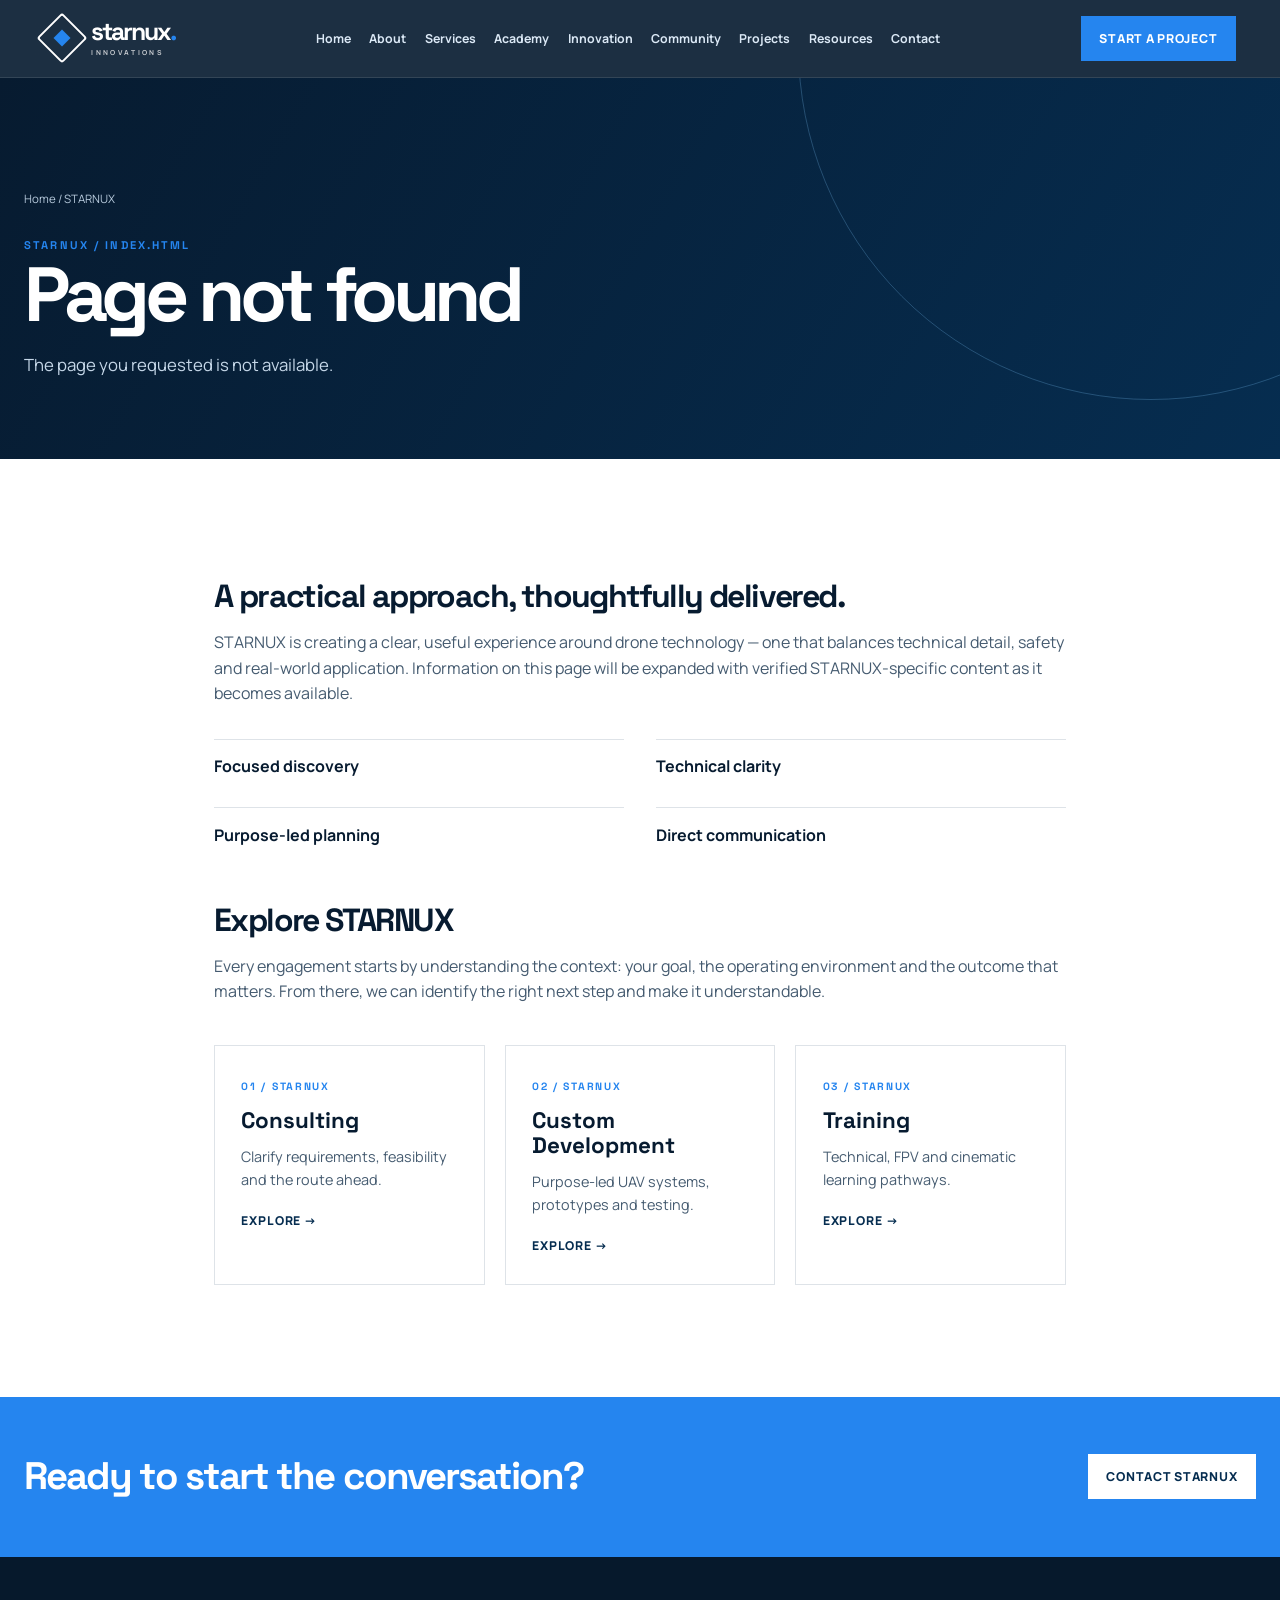
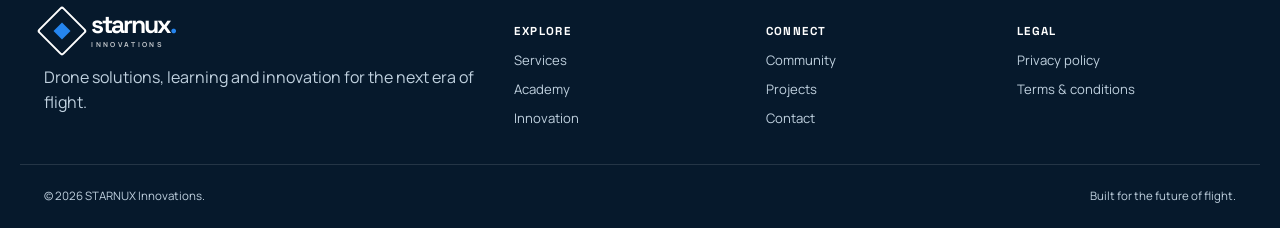
==== index.html @ 0b7eca96 "new web" ====
<!doctype html>
<html lang="en"><head>
  <meta charset="utf-8"><meta name="viewport" content="width=device-width,initial-scale=1">
  <meta name="description" content="STARNUX — drone solutions, training and innovation."><title>STARNUX | The Future Takes Flight</title>
  <link rel="preconnect" href="https://fonts.googleapis.com"><link rel="preconnect" href="https://fonts.gstatic.com" crossorigin>
  <link href="https://fonts.googleapis.com/css2?family=Manrope:wght@400;500;600;700;800&family=Space+Grotesk:wght@400;500;600;700&display=swap" rel="stylesheet">
  <link rel="stylesheet" href="/longform.css"><link rel="stylesheet" href="/wordmark.css"><link rel="stylesheet" href="/overrides.css">
</head><body data-page="home"><a class="skip-link" href="#main">Skip to content</a><div id="site-header"></div><main id="main"></main><div id="site-footer"></div><script src="/app.js" defer></script></body></html>
---- longform.css ----
:root{--navy:#062d50;--midnight:#071b30;--blue:#2585ef;--ice:#f4f7fa;--slate:#64748b;--white:#fff;--line:rgba(6,45,80,.13);--display:"Space Grotesk",sans-serif;--body:"Manrope",sans-serif}*{box-sizing:border-box}html{scroll-behavior:smooth}body{margin:0;background:var(--ice);color:var(--midnight);font-family:var(--body);font-size:16px;line-height:1.6}a{color:inherit}.skip-link{position:fixed;z-index:100;top:-4rem;left:1rem;background:#fff;padding:.75rem 1rem}.skip-link:focus{top:1rem}.site-header{position:sticky;top:0;z-index:20;background:rgba(7,27,48,.91);backdrop-filter:blur(16px);border-bottom:1px solid rgba(255,255,255,.1)}.nav-wrap{max-width:1240px;margin:auto;padding:1rem 1.5rem;display:flex;align-items:center;justify-content:space-between;gap:1rem}.nav-links{display:flex;gap:1.15rem;align-items:center;color:#dbe9f6;font-size:.77rem;font-weight:700}.nav-links a{text-decoration:none}.nav-links a:hover{color:#fff}.nav-toggle{display:none}.button{background:var(--blue);border:1px solid var(--blue);color:#fff;padding:.72rem 1.1rem;text-decoration:none;display:inline-flex;align-items:center;gap:.5rem;font-size:.77rem;letter-spacing:.06em;font-weight:800;text-transform:uppercase;transition:.2s}.button:hover{background:#0f70db;transform:translateY(-2px)}.button.ghost{background:transparent;border-color:rgba(255,255,255,.42)}.eyebrow{font:700 .7rem var(--display);letter-spacing:.19em;color:var(--blue);text-transform:uppercase}.hero{background:var(--midnight);color:#fff;min-height:clamp(520px,78vh,720px);overflow:hidden;position:relative;display:grid;align-items:center}.hero::before{content:"";position:absolute;inset:0;background:linear-gradient(90deg,rgba(7,27,48,.98) 0%,rgba(7,27,48,.8) 44%,rgba(7,27,48,.12)),radial-gradient(circle at 70% 50%,rgba(37,133,239,.28),transparent 32%)}.grid-backdrop{position:absolute;inset:0;opacity:.23;background-image:linear-gradient(rgba(140,201,255,.25) 1px,transparent 1px),linear-gradient(90deg,rgba(140,201,255,.25) 1px,transparent 1px);background-size:54px 54px;mask-image:linear-gradient(to right,black,transparent)}.hero-inner{max-width:1240px;width:100%;margin:auto;padding:7rem 1.5rem;position:relative}.hero h1{font:700 clamp(2.9rem,7vw,6.5rem)/.96 var(--display);letter-spacing:-.07em;max-width:820px;margin:.8rem 0 1.4rem}.hero p{max-width:590px;color:#c5d7e8;font-size:1.05rem}.hero-actions{display:flex;gap:.8rem;flex-wrap:wrap;margin-top:2rem}.drone-orb{position:absolute;width:min(48vw,620px);aspect-ratio:1;right:-3%;top:50%;translate:0 -50%;border:1px solid rgba(101,185,255,.48);border-radius:50%;box-shadow:0 0 110px rgba(37,133,239,.32),inset 0 0 70px rgba(37,133,239,.22);animation:float 6s ease-in-out infinite}.drone-orb::before,.drone-orb::after{content:"";position:absolute;inset:21%;border:1px solid rgba(164,218,255,.6);border-radius:50%;transform:rotateX(64deg)}.drone-orb::after{transform:rotateY(64deg)}.orb-core{position:absolute;top:46%;left:42%;width:26%;height:8%;border-radius:30px;background:linear-gradient(90deg,#8fd0ff,var(--blue));box-shadow:0 0 36px #3c9bf4}.section{max-width:1240px;margin:auto;padding:6.5rem 1.5rem}.section-head{max-width:690px;margin-bottom:2.4rem}.section h2{font:700 clamp(2rem,4vw,3.7rem)/1 var(--display);letter-spacing:-.06em;margin:.5rem 0 1rem}.section-lead{color:var(--slate);font-size:1.04rem}.cards{display:grid;grid-template-columns:repeat(3,1fr);gap:1.25rem}.card{background:#fff;padding:1.65rem;border:1px solid var(--line);position:relative;overflow:hidden;min-height:215px}.card::before{content:"";position:absolute;inset:0 auto 0 0;width:3px;background:var(--blue);transform:scaleY(0);transition:.25s}.card:hover::before{transform:scaleY(1)}.card-kicker{font:700 .66rem var(--display);letter-spacing:.16em;text-transform:uppercase;color:var(--blue)}.card h3{font:700 1.4rem/1.1 var(--display);margin:.7rem 0}.card p{font-size:.9rem;color:var(--slate);margin:0 0 1rem}.text-link{font-size:.76rem;font-weight:800;text-decoration:none;text-transform:uppercase;letter-spacing:.07em;color:var(--navy)}.split-dark{background:var(--navy);color:#fff}.split-dark .section-lead{color:#b7cadc}.stats{display:grid;grid-template-columns:repeat(4,1fr);border-top:1px solid rgba(255,255,255,.18);margin-top:3rem}.stat{padding:1.3rem 1rem 0 0}.stat strong{font:700 2.5rem var(--display);display:block}.stat span{font-size:.76rem;color:#b7cadc;text-transform:uppercase;letter-spacing:.07em}.page-hero{background:linear-gradient(120deg,#071b30,#062d50);color:#fff;padding:7rem 1.5rem 5rem;position:relative;overflow:hidden}.page-hero::after{content:"";position:absolute;width:44rem;height:44rem;border:1px solid rgba(130,203,255,.25);border-radius:50%;right:-14rem;top:-24rem}.page-hero-inner{position:relative;max-width:1240px;margin:auto}.crumbs{font-size:.72rem;color:#b7cadc;margin-bottom:1.4rem}.crumbs a{text-decoration:none}.page-hero h1{font:700 clamp(2.8rem,6vw,5.7rem)/1 var(--display);letter-spacing:-.07em;max-width:880px;margin:0}.page-hero p{max-width:620px;color:#c5d7e8;font-size:1.05rem;margin:1.2rem 0 0}.detail{max-width:900px;margin:auto;padding:5rem 1.5rem 7rem}.detail h2{font:700 2rem/1.1 var(--display);letter-spacing:-.05em;margin:2.5rem 0 .8rem}.detail p{color:#455b70}.feature-list{padding:0;list-style:none;display:grid;grid-template-columns:repeat(2,1fr);gap:.8rem 2rem;margin:2rem 0}.feature-list li{border-top:1px solid var(--line);padding:.9rem 0;font-weight:700}.cta-band{padding:3.6rem 1.5rem;background:var(--blue);color:#fff}.cta-band>div{max-width:1240px;margin:auto;display:flex;justify-content:space-between;align-items:center;gap:2rem}.cta-band h2{font:700 clamp(1.8rem,3vw,3rem)/1 var(--display);margin:0;letter-spacing:-.05em}.cta-band .button{background:var(--white);border-color:#fff;color:var(--navy)}.footer{background:#06192c;color:#c0d1df}.footer-inner{max-width:1240px;margin:auto;padding:3.5rem 1.5rem 2rem;display:grid;grid-template-columns:2fr repeat(3,1fr);gap:2rem}.footer a{text-decoration:none}.footer h3{font:700 .72rem var(--display);letter-spacing:.12em;color:#fff;text-transform:uppercase}.footer nav{display:grid;gap:.5rem;font-size:.82rem}.footer-bottom{max-width:1240px;margin:auto;padding:1.4rem 1.5rem;border-top:1px solid rgba(255,255,255,.12);font-size:.72rem;display:flex;justify-content:space-between}.reveal{animation:rise .8s both}@keyframes rise{from{opacity:0;transform:translateY(22px)}to{opacity:1;transform:none}}@keyframes float{50%{transform:translateY(-18px) rotate(3deg)}}@media(max-width:850px){.nav-toggle{display:block;background:transparent;border:0;color:#fff;font-weight:800}.nav-links{display:none;position:absolute;left:0;right:0;top:100%;padding:1.4rem;background:#071b30;flex-direction:column;align-items:flex-start}.nav-links.open{display:flex}.nav-cta{display:none}.drone-orb{opacity:.45;right:-30%;width:95vw}.cards{grid-template-columns:1fr 1fr}.footer-inner{grid-template-columns:1fr 1fr}.stats{grid-template-columns:1fr 1fr}.cta-band>div{display:block}.cta-band .button{margin-top:1.5rem}}@media(max-width:550px){.cards,.feature-list{grid-template-columns:1fr}.section{padding:4.5rem 1.2rem}.hero-inner{padding:6rem 1.2rem}.page-hero{padding:5rem 1.2rem 3.5rem}.footer-inner{grid-template-columns:1fr}.footer-bottom{display:block}.footer-bottom>*{display:block;margin:.4rem 0}.stats{grid-template-columns:1fr 1fr}.stat strong{font-size:2rem}}@media(prefers-reduced-motion:reduce){html{scroll-behavior:auto}*,*::before,*::after{animation-duration:.01ms!important;transition-duration:.01ms!important}}
---- wordmark.css ----
.brand{display:inline-flex;align-items:center;gap:.7rem;color:var(--white);text-decoration:none}.brand-mark{width:2.25rem;height:2.25rem;position:relative;display:grid;place-items:center;border:2px solid currentColor;transform:rotate(45deg);border-radius:3px}.brand-mark::after{content:"";width:.72rem;height:.72rem;background:var(--blue);display:block}.brand-copy{display:grid;line-height:1}.brand-name{font-family:"Space Grotesk",sans-serif;font-weight:700;letter-spacing:-.08em;font-size:1.55rem}.brand-name i{font-style:normal;color:var(--blue)}.brand-sub{font-size:.43rem;letter-spacing:.34em;margin-top:.28rem;font-weight:700;opacity:.75}
---- overrides.css ----
.page-intro{background:#fff}.page-intro .cards{margin-top:2.5rem}.legal h2{scroll-margin-top:6rem}.legal .toc{background:#eef6ff;padding:1.3rem 1.5rem;border-left:3px solid var(--blue)}
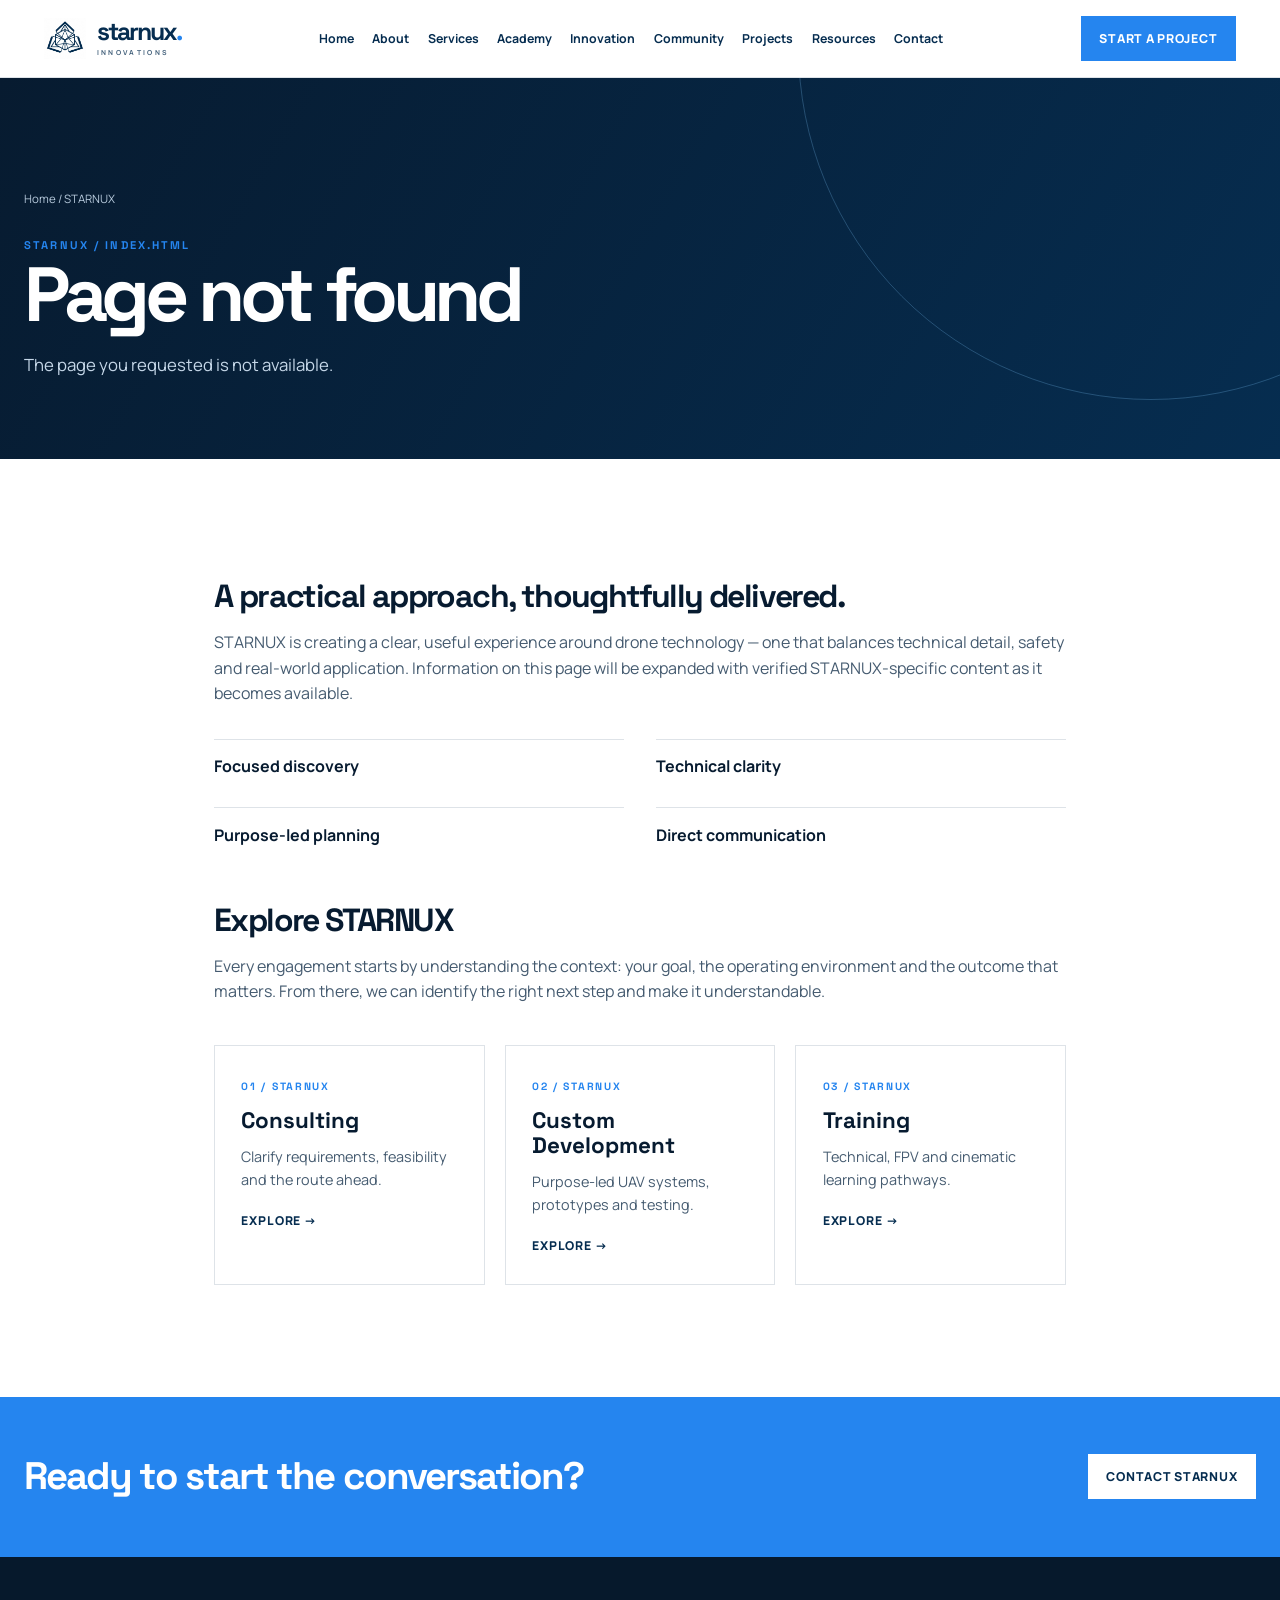
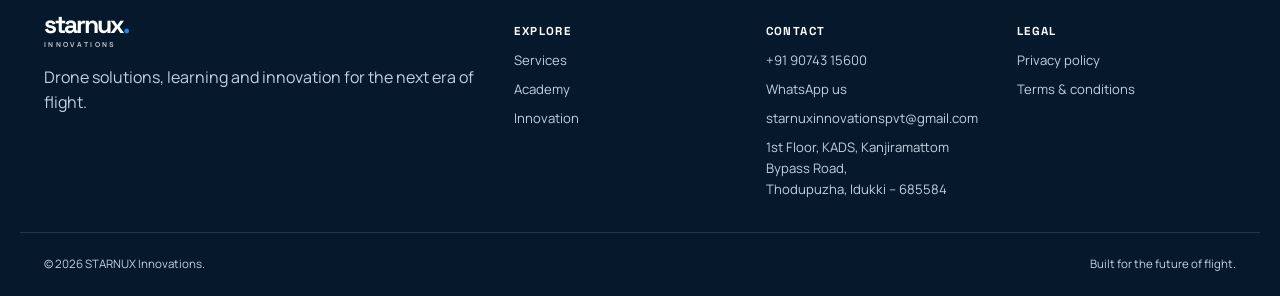
==== commit 755a2301: "edit log and about page" ====
--- a/index.html
+++ b/index.html
@@ -6,3 +6,4 @@
   <link href="https://fonts.googleapis.com/css2?family=Manrope:wght@400;500;600;700;800&family=Space+Grotesk:wght@400;500;600;700&display=swap" rel="stylesheet">
   <link rel="stylesheet" href="/longform.css"><link rel="stylesheet" href="/wordmark.css"><link rel="stylesheet" href="/overrides.css">
 </head><body data-page="home"><a class="skip-link" href="#main">Skip to content</a><div id="site-header"></div><main id="main"></main><div id="site-footer"></div><script src="/app.js" defer></script></body></html>
+
--- a/wordmark.css
+++ b/wordmark.css
@@ -1 +1 @@
-.brand{display:inline-flex;align-items:center;gap:.7rem;color:var(--white);text-decoration:none}.brand-mark{width:2.25rem;height:2.25rem;position:relative;display:grid;place-items:center;border:2px solid currentColor;transform:rotate(45deg);border-radius:3px}.brand-mark::after{content:"";width:.72rem;height:.72rem;background:var(--blue);display:block}.brand-copy{display:grid;line-height:1}.brand-name{font-family:"Space Grotesk",sans-serif;font-weight:700;letter-spacing:-.08em;font-size:1.55rem}.brand-name i{font-style:normal;color:var(--blue)}.brand-sub{font-size:.43rem;letter-spacing:.34em;margin-top:.28rem;font-weight:700;opacity:.75}
+.brand{display:inline-flex;align-items:center;gap:.7rem;color:var(--navy);text-decoration:none}.brand-logo{width:2.6rem;height:2.6rem;object-fit:contain;display:block}.brand-copy{display:grid;line-height:1}.brand-name{font-family:"Space Grotesk",sans-serif;font-weight:700;letter-spacing:-.08em;font-size:1.55rem}.brand-name i{font-style:normal;color:var(--blue)}.brand-sub{font-size:.43rem;letter-spacing:.34em;margin-top:.28rem;font-weight:700;opacity:.75}.footer .brand{color:var(--white)}.footer .brand-logo{display:none}
--- a/overrides.css
+++ b/overrides.css
@@ -1 +1,4 @@
 .page-intro{background:#fff}.page-intro .cards{margin-top:2.5rem}.legal h2{scroll-margin-top:6rem}.legal .toc{background:#eef6ff;padding:1.3rem 1.5rem;border-left:3px solid var(--blue)}
+.site-header{background:rgba(255,255,255,.94);border-bottom-color:var(--line)}.nav-links{color:var(--navy)}.nav-links a:hover{color:var(--blue)}.nav-toggle{color:var(--navy)}@media(max-width:850px){.nav-links{background:#fff;color:var(--navy)}}
+.contact-details{display:grid;grid-template-columns:1fr 1fr;gap:2rem;padding:2rem;margin-bottom:3rem;background:#edf6ff;border-left:3px solid var(--blue)}.contact-details h2{font-size:1.35rem;margin:.45rem 0 1rem;overflow-wrap:anywhere}.contact-details h2 a{color:var(--navy);text-decoration:none}.contact-details p{margin:.45rem 0 0}@media(max-width:550px){.contact-details{grid-template-columns:1fr;padding:1.4rem}}
+.about-intro{display:grid;grid-template-columns:1fr 1fr;gap:5rem;align-items:start}.about-copy{max-width:570px;color:#455b70}.about-copy p{margin:0 0 1.2rem}.lead-copy{font:600 1.22rem/1.55 var(--body);color:var(--navy)!important}.mission-grid{display:grid;grid-template-columns:1fr 1fr;gap:4rem}.mission-grid h2{font:700 clamp(2rem,3.6vw,3.4rem)/1 var(--display);letter-spacing:-.06em;margin:.75rem 0 1.2rem}.mission-grid p{color:#c5d7e8;max-width:490px}.values-grid{grid-template-columns:repeat(5,1fr)}.values-grid .card{min-height:245px}.team-section{background:linear-gradient(120deg,#edf6ff,#fff);border-block:1px solid var(--line)}.team-layout{display:grid;grid-template-columns:1fr 1fr;gap:5rem;align-items:start}.team-layout h2,.future-section h2{font:700 clamp(2.3rem,5vw,4.5rem)/.98 var(--display);letter-spacing:-.07em;margin:.6rem 0}.team-layout p{color:#455b70}.team-layout .button{margin-top:1rem}.future-section{max-width:900px}.future-section .section-lead{max-width:680px}.future-signoff{font:700 1rem var(--display);color:var(--blue);margin-top:2rem}@media(max-width:900px){.values-grid{grid-template-columns:repeat(3,1fr)}}@media(max-width:700px){.about-intro,.mission-grid,.team-layout{grid-template-columns:1fr;gap:2rem}.values-grid{grid-template-columns:1fr 1fr}}@media(max-width:450px){.values-grid{grid-template-columns:1fr}}
